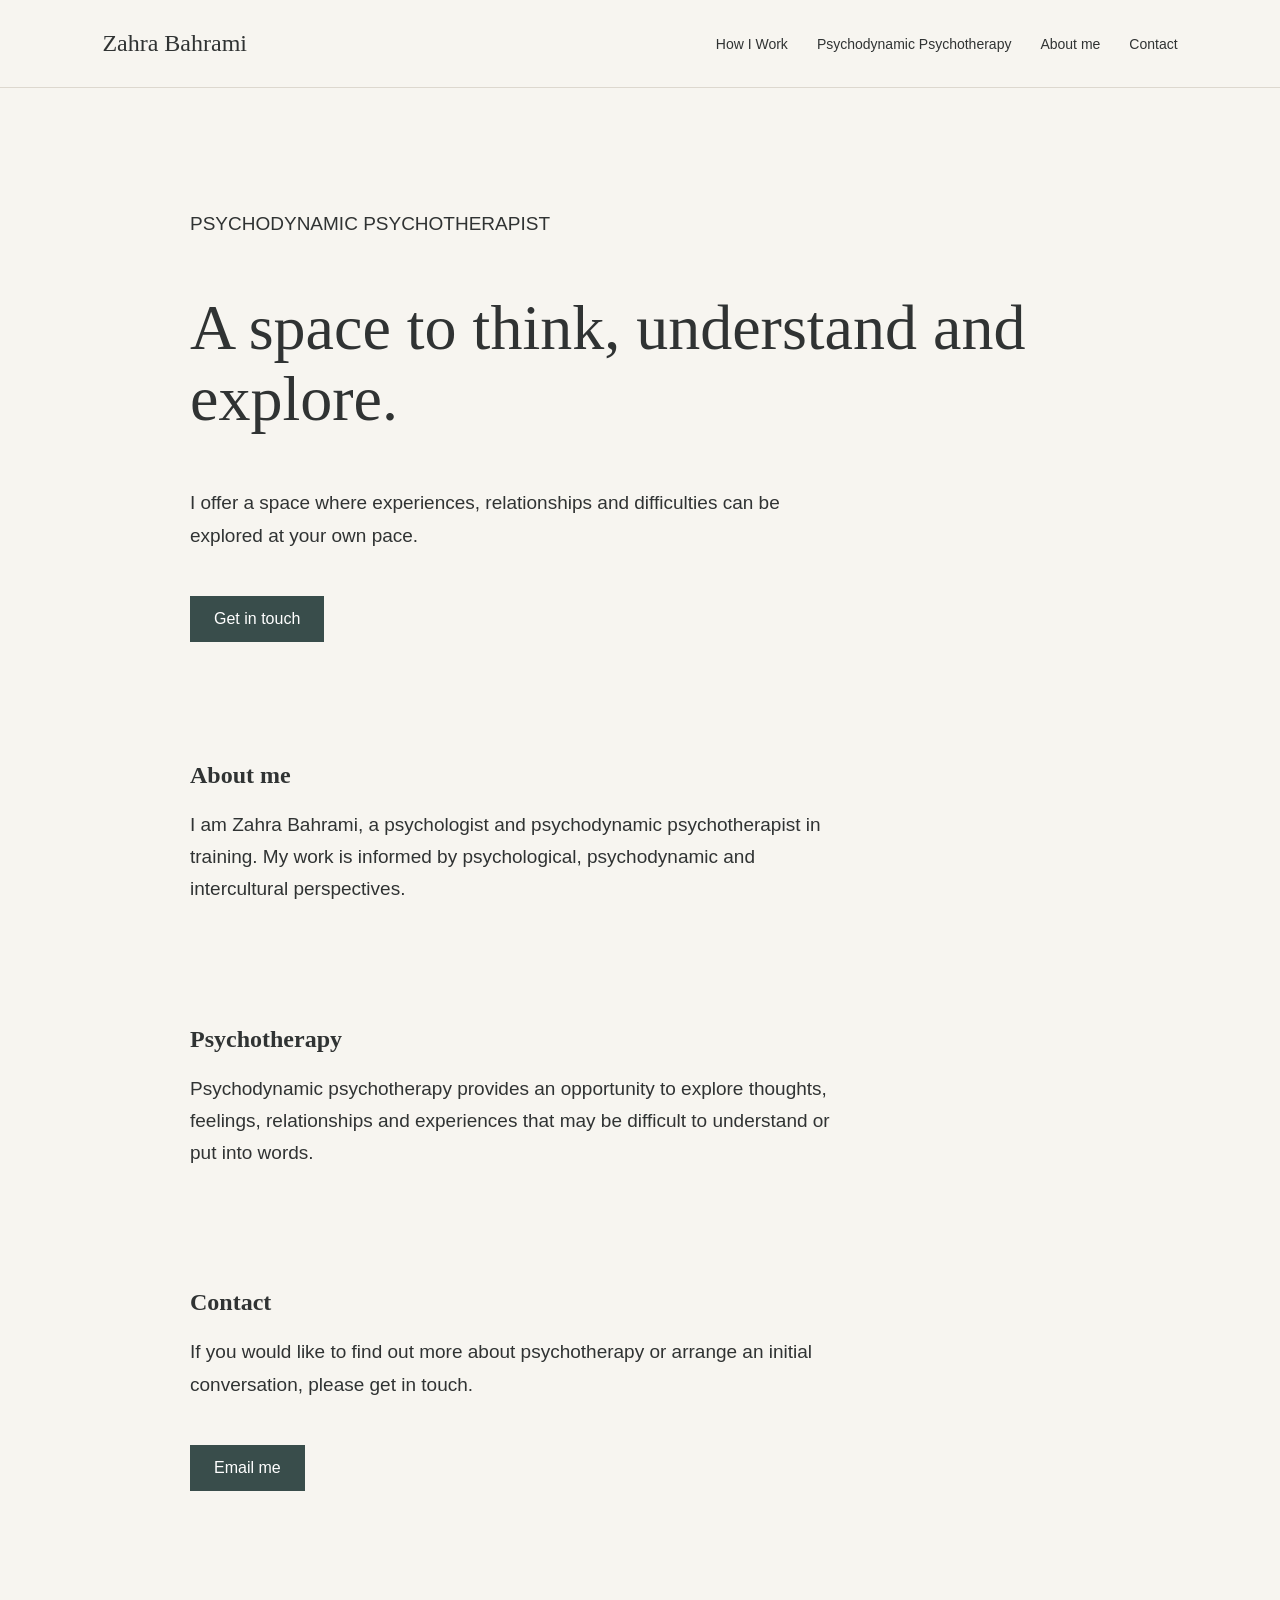
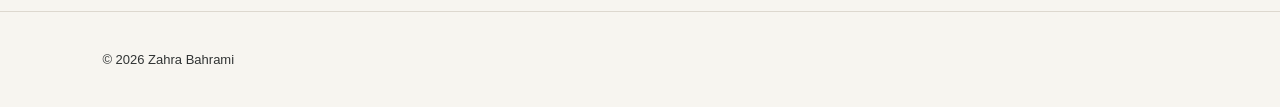
==== index.html @ 4b321d65 "Create index.html" ====
<!DOCTYPE html>
<html lang="en">
<head>
    <meta charset="UTF-8">
    <meta name="viewport" content="width=device-width, initial-scale=1.0">

    <title>Zahra Bahrami | Psychotherapy</title>

    <style>
        body {
            font-family: Georgia, serif;
            background-color: #f7f5f0;
            color: #303333;
            margin: 0;
        }

        header {
            padding: 30px 8%;
            border-bottom: 1px solid #ddd8cf;
        }

        nav {
            display: flex;
            justify-content: space-between;
            align-items: center;
        }

        .name {
            font-size: 24px;
        }

        nav a {
            margin-left: 25px;
            text-decoration: none;
            color: #303333;
            font-family: Arial, sans-serif;
            font-size: 14px;
        }

        .hero {
            max-width: 900px;
            margin: 120px auto;
            padding: 0 30px;
        }

        .hero h1 {
            font-size: 64px;
            font-weight: normal;
            line-height: 1.1;
        }

        .hero p {
            font-family: Arial, sans-serif;
            font-size: 19px;
            line-height: 1.7;
            max-width: 650px;
        }

        .button {
            display: inline-block;
            margin-top: 25px;
            padding: 14px 24px;
            background: #394d4b;
            color: white;
            text-decoration: none;
            font-family: Arial, sans-serif;
        }

        footer {
            padding: 40px 8%;
            border-top: 1px solid #ddd8cf;
            font-family: Arial, sans-serif;
            font-size: 13px;
        }
    </style>
</head>

<body>

<header>
    <nav>
        <div class="name">Zahra Bahrami</div>

        <div>
            <a href="#how i work">How I Work</a>
            <a href="#psychodynamic Psychotherapy">Psychodynamic Psychotherapy</a>
            <a href="#about me">About me</a>
            <a href="#contact">Contact</a>
        </div>
    </nav>
</header>

<main>

<section class="hero">

    <p>PSYCHODYNAMIC PSYCHOTHERAPIST</p>

    <h1>
        A space to think,
        understand and explore.
    </h1>

    <p>
        I offer a space where experiences, relationships and
        difficulties can be explored at your own pace.
    </p>

    <a class="button" href="#contact">
        Get in touch
    </a>

</section>

<section id="about" class="hero">

    <h2>About me</h2>

    <p>
        I am Zahra Bahrami, a psychologist and psychodynamic
        psychotherapist in training. My work is informed by
        psychological, psychodynamic and intercultural perspectives.
    </p>

</section>

<section id="psychotherapy" class="hero">

    <h2>Psychotherapy</h2>

    <p>
        Psychodynamic psychotherapy provides an opportunity to
        explore thoughts, feelings, relationships and experiences
        that may be difficult to understand or put into words.
    </p>

</section>

<section id="contact" class="hero">

    <h2>Contact</h2>

    <p>
        If you would like to find out more about psychotherapy
        or arrange an initial conversation, please get in touch.
    </p>

    <a class="button" href="mailto:YOUR-EMAIL@example.com">
        Email me
    </a>

</section>

</main>

<footer>
    © 2026 Zahra Bahrami
</footer>

</body>
</html>
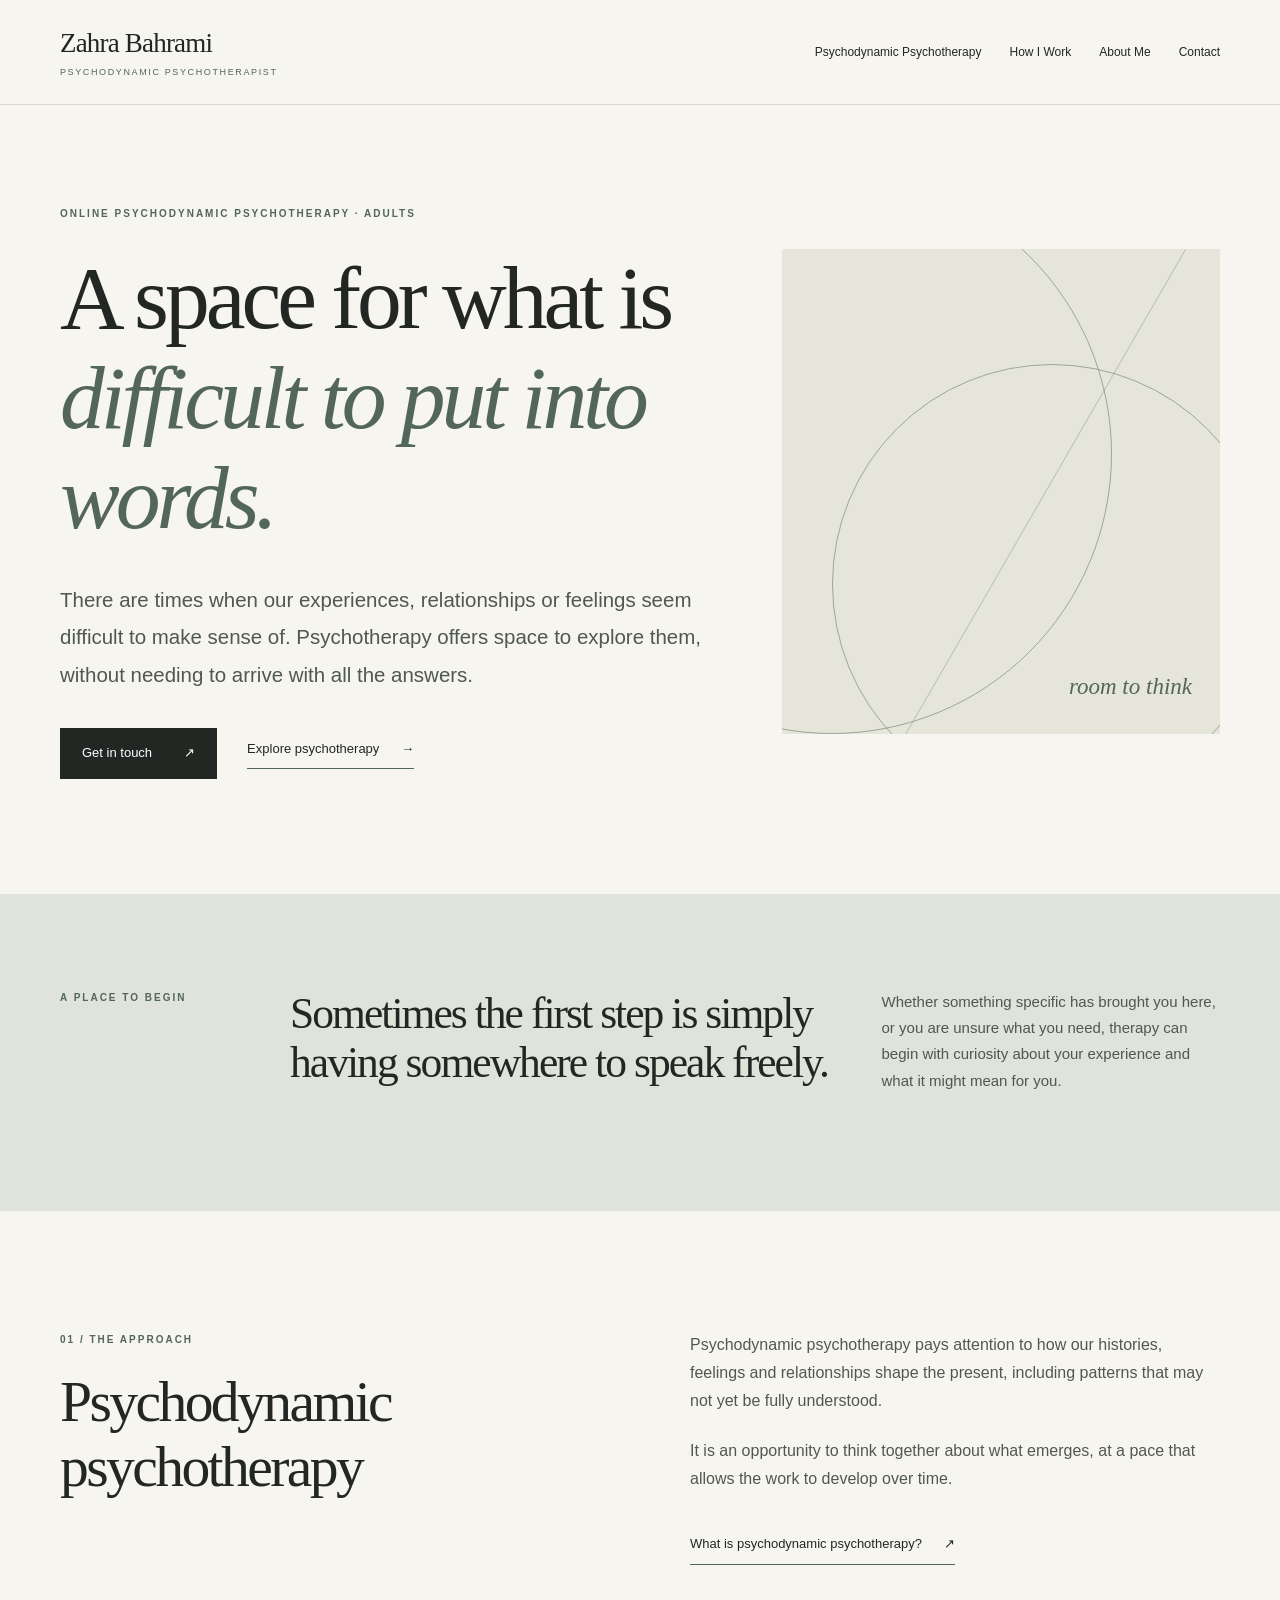
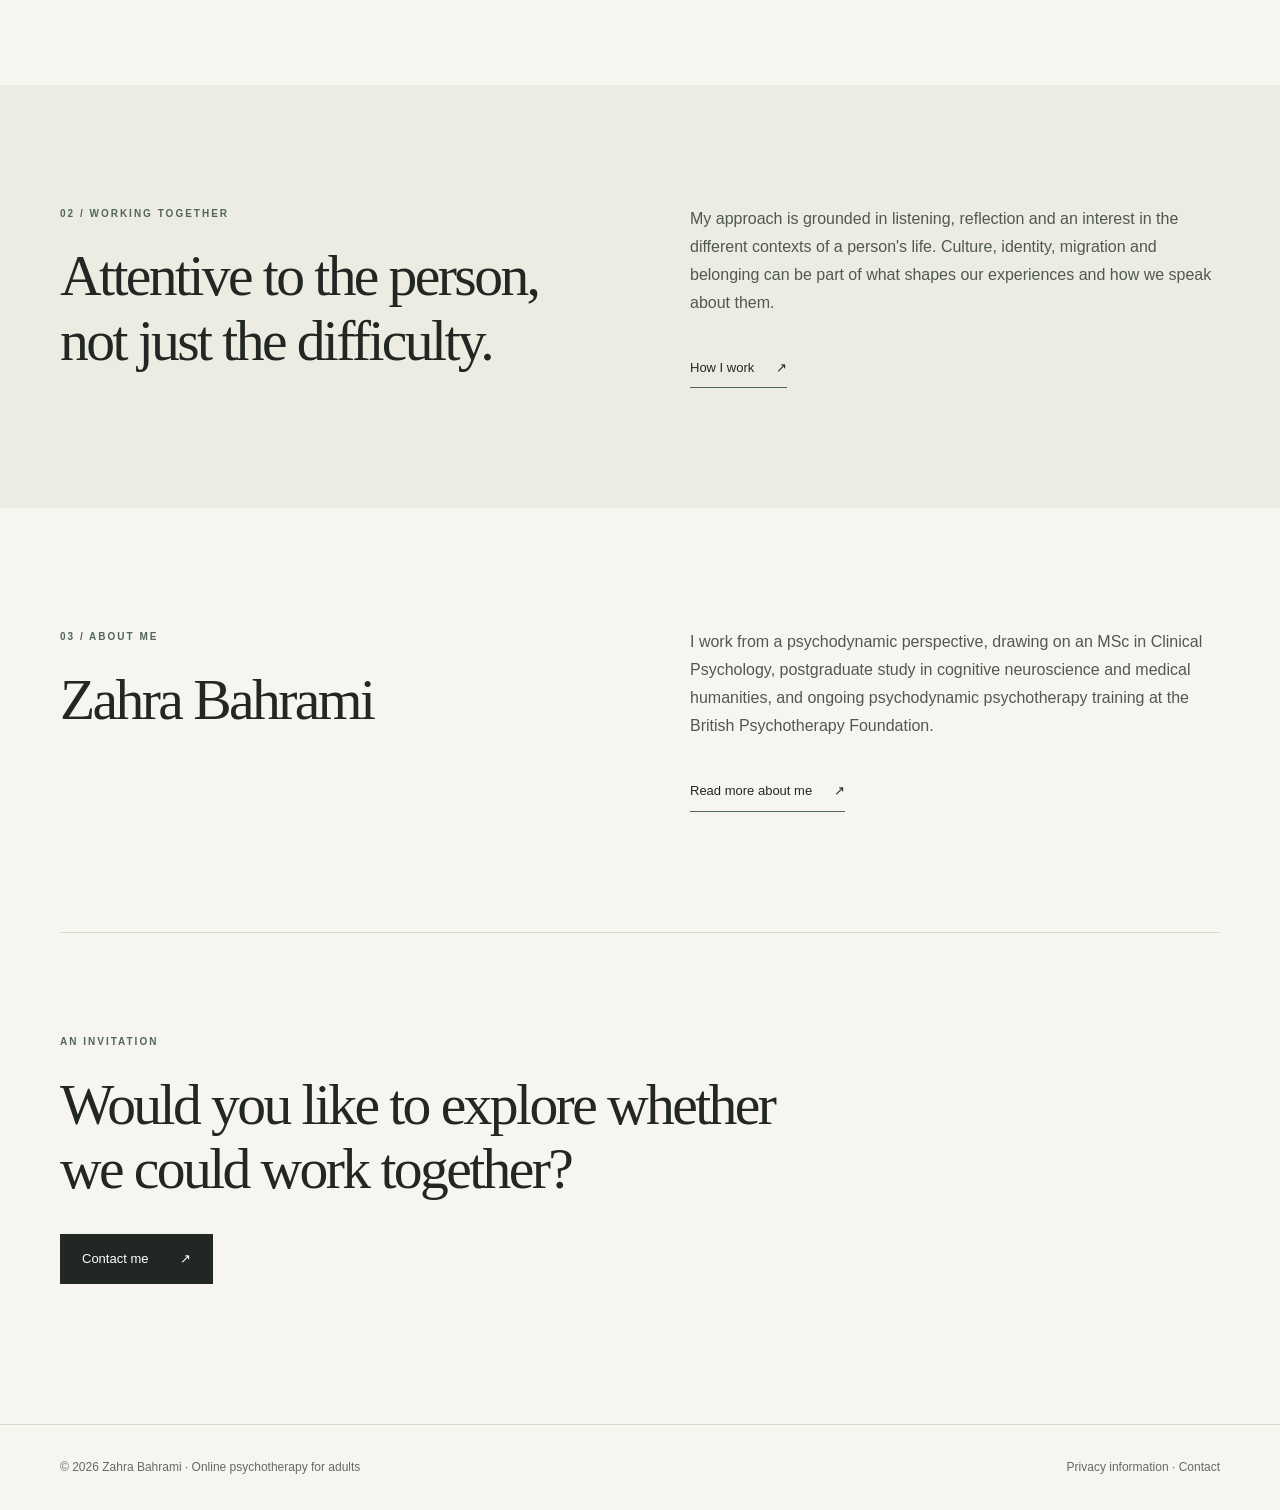
==== commit facbc730: "Add files via upload" ====
--- a/index.html
+++ b/index.html
@@ -1,161 +1,37 @@
-<!DOCTYPE html>
-<html lang="en">
+<!doctype html>
+<html lang="en-GB">
 <head>
-    <meta charset="UTF-8">
-    <meta name="viewport" content="width=device-width, initial-scale=1.0">
-
-    <title>Zahra Bahrami | Psychotherapy</title>
-
-    <style>
-        body {
-            font-family: Georgia, serif;
-            background-color: #f7f5f0;
-            color: #303333;
-            margin: 0;
-        }
-
-        header {
-            padding: 30px 8%;
-            border-bottom: 1px solid #ddd8cf;
-        }
-
-        nav {
-            display: flex;
-            justify-content: space-between;
-            align-items: center;
-        }
-
-        .name {
-            font-size: 24px;
-        }
-
-        nav a {
-            margin-left: 25px;
-            text-decoration: none;
-            color: #303333;
-            font-family: Arial, sans-serif;
-            font-size: 14px;
-        }
-
-        .hero {
-            max-width: 900px;
-            margin: 120px auto;
-            padding: 0 30px;
-        }
-
-        .hero h1 {
-            font-size: 64px;
-            font-weight: normal;
-            line-height: 1.1;
-        }
-
-        .hero p {
-            font-family: Arial, sans-serif;
-            font-size: 19px;
-            line-height: 1.7;
-            max-width: 650px;
-        }
-
-        .button {
-            display: inline-block;
-            margin-top: 25px;
-            padding: 14px 24px;
-            background: #394d4b;
-            color: white;
-            text-decoration: none;
-            font-family: Arial, sans-serif;
-        }
-
-        footer {
-            padding: 40px 8%;
-            border-top: 1px solid #ddd8cf;
-            font-family: Arial, sans-serif;
-            font-size: 13px;
-        }
-    </style>
+<meta charset="utf-8">
+<meta name="viewport" content="width=device-width,initial-scale=1">
+<meta name="theme-color" content="#f7f5ef">
+<meta name="description" content="Zahra Bahrami offers online psychodynamic psychotherapy for adults in the UK. Explore the approach and find out how to make an enquiry.">
+<title>Online Psychodynamic Psychotherapy | Zahra Bahrami</title>
+<link rel="canonical" href="https://zahrabahrami.com/">
+<link rel="stylesheet" href="assets/style.css">
 </head>
-
 <body>
-
-<header>
-    <nav>
-        <div class="name">Zahra Bahrami</div>
-
-        <div>
-            <a href="#how i work">How I Work</a>
-            <a href="#psychodynamic Psychotherapy">Psychodynamic Psychotherapy</a>
-            <a href="#about me">About me</a>
-            <a href="#contact">Contact</a>
-        </div>
-    </nav>
-</header>
-
-<main>
-
-<section class="hero">
-
-    <p>PSYCHODYNAMIC PSYCHOTHERAPIST</p>
-
-    <h1>
-        A space to think,
-        understand and explore.
-    </h1>
-
-    <p>
-        I offer a space where experiences, relationships and
-        difficulties can be explored at your own pace.
-    </p>
-
-    <a class="button" href="#contact">
-        Get in touch
-    </a>
-
+<a class="skip-link" href="#main" style="position:absolute;left:-9999px" onfocus="this.style.left='10px'" onblur="this.style.left='-9999px'">Skip to content</a>
+<header class="site-header"><div class="header-inner">
+<a class="brand" href="index.html" aria-label="Zahra Bahrami — Home"><span class="brand-name">Zahra Bahrami</span><span class="brand-role">Psychodynamic Psychotherapist</span></a>
+<button class="menu-toggle" type="button" aria-expanded="false" aria-controls="site-nav" aria-label="Toggle navigation">☰</button>
+<nav id="site-nav" class="nav-links" aria-label="Main navigation"><a href="psychodynamic-psychotherapy.html">Psychodynamic Psychotherapy</a><a href="how-i-work.html">How I Work</a><a href="about.html">About Me</a><a href="contact.html">Contact</a></nav>
+</div></header>
+<main id="main">
+<section class="hero container" aria-labelledby="hero-title">
+  <div class="hero-copy">
+    <p class="eyebrow">ONLINE PSYCHODYNAMIC PSYCHOTHERAPY · ADULTS</p>
+    <h1 id="hero-title">A space for what is <em>difficult to put into words.</em></h1>
+    <p class="lead">There are times when our experiences, relationships or feelings seem difficult to make sense of. Psychotherapy offers space to explore them, without needing to arrive with all the answers.</p>
+    <div class="actions"><a class="button" href="contact.html">Get in touch <span aria-hidden="true">↗</span></a><a class="quiet-link" href="psychodynamic-psychotherapy.html">Explore psychotherapy <span aria-hidden="true">→</span></a></div>
+  </div>
+  <div class="hero-art" aria-hidden="true"><div class="arc arc-one"></div><div class="arc arc-two"></div><div class="art-line"></div><span class="art-word">room to think</span></div>
 </section>
-
-<section id="about" class="hero">
-
-    <h2>About me</h2>
-
-    <p>
-        I am Zahra Bahrami, a psychologist and psychodynamic
-        psychotherapist in training. My work is informed by
-        psychological, psychodynamic and intercultural perspectives.
-    </p>
-
-</section>
-
-<section id="psychotherapy" class="hero">
-
-    <h2>Psychotherapy</h2>
-
-    <p>
-        Psychodynamic psychotherapy provides an opportunity to
-        explore thoughts, feelings, relationships and experiences
-        that may be difficult to understand or put into words.
-    </p>
-
-</section>
-
-<section id="contact" class="hero">
-
-    <h2>Contact</h2>
-
-    <p>
-        If you would like to find out more about psychotherapy
-        or arrange an initial conversation, please get in touch.
-    </p>
-
-    <a class="button" href="mailto:YOUR-EMAIL@example.com">
-        Email me
-    </a>
-
-</section>
-
+<section class="intro-band"><div class="container intro-layout"><p class="eyebrow">A PLACE TO BEGIN</p><h2>Sometimes the first step is simply having somewhere to speak freely.</h2><p>Whether something specific has brought you here, or you are unsure what you need, therapy can begin with curiosity about your experience and what it might mean for you.</p></div></section>
+<section class="container split-section"><div><p class="eyebrow">01 / THE APPROACH</p><h2>Psychodynamic psychotherapy</h2></div><div class="section-copy"><p>Psychodynamic psychotherapy pays attention to how our histories, feelings and relationships shape the present, including patterns that may not yet be fully understood.</p><p>It is an opportunity to think together about what emerges, at a pace that allows the work to develop over time.</p><a class="underlink" href="psychodynamic-psychotherapy.html">What is psychodynamic psychotherapy? <span aria-hidden="true">↗</span></a></div></section>
+<section class="warm-section"><div class="container split-section"><div><p class="eyebrow">02 / WORKING TOGETHER</p><h2>Attentive to the person, not just the difficulty.</h2></div><div class="section-copy"><p>My approach is grounded in listening, reflection and an interest in the different contexts of a person's life. Culture, identity, migration and belonging can be part of what shapes our experiences and how we speak about them.</p><a class="underlink" href="how-i-work.html">How I work <span aria-hidden="true">↗</span></a></div></div></section>
+<section class="container split-section"><div><p class="eyebrow">03 / ABOUT ME</p><h2>Zahra Bahrami</h2></div><div class="section-copy"><p>I work from a psychodynamic perspective, drawing on an MSc in Clinical Psychology, postgraduate study in cognitive neuroscience and medical humanities, and ongoing psychodynamic psychotherapy training at the British Psychotherapy Foundation.</p><a class="underlink" href="about.html">Read more about me <span aria-hidden="true">↗</span></a></div></section>
+<section class="contact-banner container"><p class="eyebrow">AN INVITATION</p><h2>Would you like to explore whether we could work together?</h2><a class="button" href="contact.html">Contact me <span aria-hidden="true">↗</span></a></section>
 </main>
-
-<footer>
-    © 2026 Zahra Bahrami
-</footer>
-
-</body>
-</html>
+<footer class="site-footer"><div class="container footer-inner"><span>© 2026 Zahra Bahrami · Online psychotherapy for adults</span><span><a href="privacy.html">Privacy information</a> · <a href="contact.html">Contact</a></span></div></footer>
+<script src="assets/main.js" defer></script>
+</body></html>
--- a/assets/style.css
+++ b/assets/style.css
@@ -0,0 +1,59 @@
+
+:root{--paper:#f7f5ef;--ink:#222724;--muted:#646b65;--accent:#53665a;--line:#d8d8cd;--warm:#ecece3;--serif:Georgia,"Times New Roman",serif;--sans:Arial,Helvetica,sans-serif}
+*{box-sizing:border-box}
+html{scroll-behavior:smooth}
+body{margin:0;background:var(--paper);color:var(--ink);font-family:var(--sans);line-height:1.75;-webkit-font-smoothing:antialiased}
+a{color:inherit}a:focus-visible,button:focus-visible{outline:3px solid var(--accent);outline-offset:5px}
+.container{width:min(100% - 80px,1160px);margin-inline:auto}
+.site-header{position:sticky;top:0;z-index:20;background:rgba(247,245,239,.96);border-bottom:1px solid var(--line);backdrop-filter:blur(12px)}
+.header-inner{width:min(100% - 80px,1160px);margin:auto;display:flex;justify-content:space-between;align-items:center;gap:30px;min-height:104px}
+.brand{display:flex;flex-direction:column;text-decoration:none;line-height:1.3;flex-shrink:0}
+.brand-name{font-family:var(--serif);font-size:27px;letter-spacing:-.03em}
+.brand-role{font-size:9px;letter-spacing:.18em;text-transform:uppercase;color:var(--accent);margin-top:6px}
+.nav-links{display:flex;align-items:center;gap:28px}
+.nav-links a{font-size:12px;text-decoration:none;white-space:nowrap;transition:color .2s}
+.nav-links a:hover,.nav-links a[aria-current="page"]{color:var(--accent);text-decoration:underline;text-underline-offset:7px}
+.menu-toggle{display:none;background:none;border:1px solid var(--line);font-size:24px;width:44px;height:44px;cursor:pointer}
+.eyebrow{font-size:10px;font-weight:600;letter-spacing:.2em;text-transform:uppercase;color:var(--accent)}
+h1,h2,h3{font-family:var(--serif);font-weight:400;letter-spacing:-.045em;line-height:1.12}
+h1{font-size:clamp(52px,7vw,106px);margin:25px 0 32px}
+h1 em,h2 em{font-weight:400;color:var(--accent)}
+h2{font-size:clamp(37px,4.5vw,66px);margin:0}
+p{margin:0 0 22px}
+.lead{font-size:clamp(17px,1.6vw,21px);line-height:1.85;max-width:650px;color:#4f5851}
+.hero{min-height:730px;padding-block:100px 115px;display:grid;grid-template-columns:1.2fr .8fr;gap:65px;align-items:center}
+.hero-copy{max-width:780px}.hero-art{height:485px;position:relative;background:#e5e5d9;overflow:hidden}
+.arc{position:absolute;border:1px solid rgba(70,91,76,.45);border-radius:50%;aspect-ratio:1}
+.arc-one{width:560px;left:-230px;top:-75px}.arc-two{width:440px;left:50px;top:115px}
+.art-line{position:absolute;width:1px;height:120%;background:rgba(70,91,76,.25);transform:rotate(30deg);left:60%;top:-10%}
+.art-word{position:absolute;bottom:27px;right:28px;font-family:var(--serif);font-style:italic;color:var(--accent);font-size:23px}
+.actions{display:flex;align-items:center;gap:30px;flex-wrap:wrap;margin-top:34px}
+.button{display:inline-flex;gap:32px;align-items:center;justify-content:space-between;padding:14px 22px;background:var(--ink);color:#fff;text-decoration:none;font-size:13px;transition:background .2s}
+.button:hover{background:var(--accent)}
+.quiet-link,.underlink{font-size:13px;text-decoration:none;border-bottom:1px solid var(--accent);padding-bottom:8px;display:inline-flex;gap:22px}
+.quiet-link:hover,.underlink:hover{color:var(--accent)}
+.intro-band{background:#dfe3d9;padding-block:95px}
+.intro-layout{display:grid;grid-template-columns:180px 1.2fr .75fr;gap:50px;align-items:start}
+.intro-layout h2{font-size:clamp(30px,3.4vw,50px)}.intro-layout>p:last-child{font-size:15px;color:#4f5851}
+.split-section{padding-block:120px;display:grid;grid-template-columns:1fr 1fr;gap:100px}
+.section-copy{font-size:16px;color:#505950;max-width:580px}
+.section-copy .underlink{color:var(--ink);margin-top:18px}
+.warm-section{background:var(--warm)}.ruled{border-top:1px solid var(--line)}
+.contact-banner{padding-block:100px 140px;border-top:1px solid var(--line)}
+.contact-banner h2{max-width:780px;margin:22px 0 32px}
+.page-heading{padding-block:125px 100px}
+.page-heading h1{max-width:970px}.page-heading .lead{max-width:730px}
+.contact-page{padding-bottom:115px}
+.contact-panel{margin-top:90px;border-top:1px solid var(--line);padding-top:45px;max-width:750px}
+.contact-panel h2{font-size:44px;margin:20px 0}.contact-panel p{max-width:610px;color:#505950}
+.email-placeholder{padding:20px 0;border-bottom:1px solid var(--line);font-family:var(--serif);font-style:italic;font-size:23px}
+.small-note{font-size:13px!important;color:#686e68!important}
+.prose{max-width:860px;padding-bottom:110px}.prose h2{font-size:34px;margin:30px 0 20px}.prose p{color:#4f5851}
+.site-footer{border-top:1px solid var(--line);padding:32px 0}
+.footer-inner{display:flex;justify-content:space-between;gap:25px;align-items:center;font-size:12px;color:var(--muted)}
+.footer-inner a{text-decoration:none}.footer-inner a:hover{text-decoration:underline}
+@media(max-width:1050px){.header-inner{gap:15px}.nav-links{gap:14px}.nav-links a{font-size:11px}.brand-name{font-size:24px}.hero{gap:30px}.intro-layout{grid-template-columns:1fr 1.5fr;gap:30px}.intro-layout>p:last-child{grid-column:2}}
+@media(max-width:760px){.container,.header-inner{width:min(100% - 40px,1160px)}.header-inner{min-height:78px}.brand-name{font-size:23px}.brand-role{font-size:8px}.menu-toggle{display:block}.nav-links{display:none;position:absolute;top:78px;left:0;right:0;background:var(--paper);border-bottom:1px solid var(--line);padding:18px 20px 25px;flex-direction:column;align-items:stretch;gap:0}.nav-links.open{display:flex}.nav-links a{font-size:15px;padding:12px 0}.hero{padding-block:80px;min-height:0;grid-template-columns:1fr;gap:50px}.hero-art{height:300px}.intro-band{padding-block:65px}.intro-layout{grid-template-columns:1fr;gap:18px}.intro-layout>p:last-child{grid-column:auto}.split-section{grid-template-columns:1fr;gap:28px;padding-block:75px}.contact-banner{padding-block:75px}.page-heading{padding-block:85px 65px}.footer-inner{flex-direction:column;align-items:flex-start}.contact-panel{margin-top:60px}}
+@media(prefers-reduced-motion:reduce){html{scroll-behavior:auto}*,*:before,*:after{transition:none!important}}
+
+.email-placeholder a{text-decoration:none;overflow-wrap:anywhere}.email-placeholder a:hover{text-decoration:underline}
